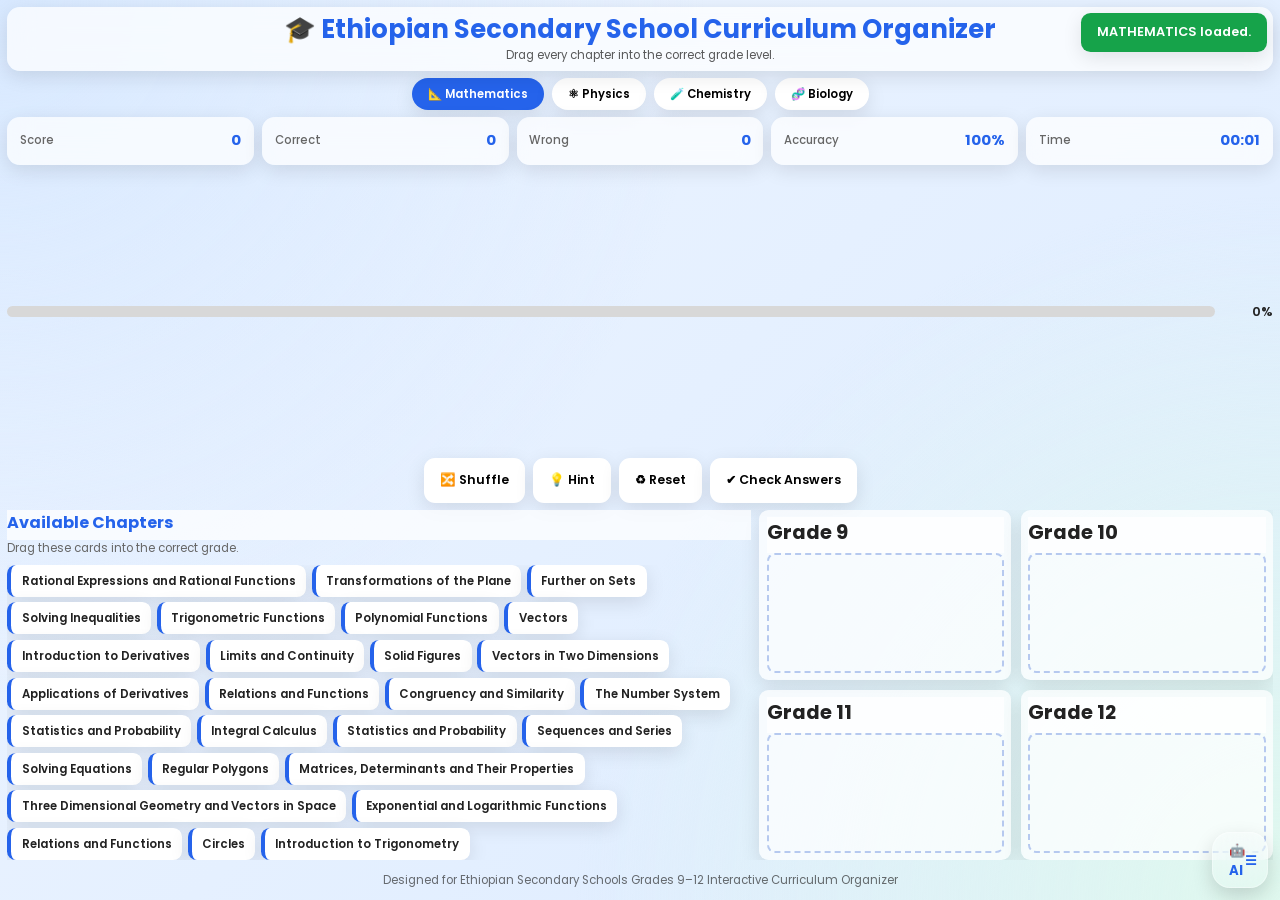
==== test/index.html @ e7655afa "minor updates" ====
<!DOCTYPE html>
<html lang="en">
<head>

<meta charset="UTF-8">
<meta name="viewport" content="width=device-width, initial-scale=1.0">

<title>Ethiopian Secondary School Curriculum Organizer</title>

<link rel="stylesheet" href="style.css">

<link rel="preconnect" href="https://fonts.googleapis.com">
<link rel="preconnect" href="https://fonts.gstatic.com" crossorigin>

<link href="https://fonts.googleapis.com/css2?family=Poppins:wght@300;400;500;600;700&display=swap" rel="stylesheet">

</head>

<body>

<!-- ===================================================== -->
<!-- Background -->
<!-- ===================================================== -->

<div class="background"></div>

<!-- ===================================================== -->
<!-- Header -->
<!-- ===================================================== -->

<header>

<h1>

🎓 Ethiopian Secondary School Curriculum Organizer

</h1>

<p>

Drag every chapter into the correct grade level.

</p>

</header>

<!-- ===================================================== -->
<!-- Subject Tabs -->
<!-- ===================================================== -->

<nav id="subjects">

<button class="subject active"
data-subject="mathematics">

📐 Mathematics

</button>

<button class="subject"
data-subject="physics">

⚛ Physics

</button>

<button class="subject"
data-subject="chemistry">

🧪 Chemistry

</button>

<button class="subject"
data-subject="biology">

🧬 Biology

</button>

</nav>

<!-- ===================================================== -->
<!-- Dashboard -->
<!-- ===================================================== -->

<section id="dashboard">

<div class="stat">

<h3>Score</h3>

<span id="score">0</span>

</div>

<div class="stat">

<h3>Correct</h3>

<span id="correct">0</span>

</div>

<div class="stat">

<h3>Wrong</h3>

<span id="wrong">0</span>

</div>

<div class="stat">

<h3>Accuracy</h3>

<span id="accuracy">100%</span>

</div>

<div class="stat">

<h3>Time</h3>

<span id="timer">

00:00

</span>

</div>

</section>

<!-- ===================================================== -->
<!-- Progress -->
<!-- ===================================================== -->

<section id="progressSection">

<div id="progressOuter">

<div id="progressInner">

</div>

</div>

<p id="progressText">

0%

</p>

</section>

<!-- ===================================================== -->
<!-- Controls -->
<!-- ===================================================== -->

<section id="controls">

<button id="shuffleBtn">

🔀 Shuffle

</button>

<button id="hintBtn">

💡 Hint

</button>

<button id="resetBtn">

♻ Reset

</button>

<button id="checkBtn">

✔ Check Answers

</button>

</section>

<!-- ===================================================== -->
<!-- Main -->
<!-- ===================================================== -->

<main>

<!-- Left Side -->

<section id="game">

<h2>

Available Chapters

</h2>

<p>

Drag these cards into the correct grade.

</p>

<div id="chapterPool">

<!-- Cards generated by JavaScript -->

</div>

</section>

<!-- Right Side -->

<section id="grades">

<div class="gradeBox"

data-grade="9">

<h2>

Grade 9

</h2>

<div class="dropZone">

</div>

</div>

<div class="gradeBox"

data-grade="10">

<h2>

Grade 10

</h2>

<div class="dropZone">

</div>

</div>

<div class="gradeBox"

data-grade="11">

<h2>

Grade 11

</h2>

<div class="dropZone">

</div>

</div>

<div class="gradeBox"

data-grade="12">

<h2>

Grade 12

</h2>

<div class="dropZone">

</div>

</div>

</section>

</main>

<!-- ===================================================== -->
<!-- Notification -->
<!-- ===================================================== -->

<div id="notification">

Ready

</div>

<!-- ===================================================== -->
<!-- Celebration -->
<!-- ===================================================== -->

<div id="celebration">

<h1>

🎉 Excellent!

</h1>

<p>

You completed this subject.

</p>

<button id="nextSubject">

Next Subject →

</button>

</div>

<!-- ===================================================== -->
<!-- AI Study Copilot -->
<!-- ===================================================== -->

<section id="copilot">

<div id="copilotHeader">

<span>🤖 AI</span>

<span id="copilotToggle">☰</span>

</div>


<div id="chatWindow">

<div class="bot">

Hello 👋

Ask me about any chapter.

Examples:

• Explain Thermodynamics

• What is Cell Biology?

• Give me 5 quiz questions

• Explain Magnetism for Grade 10

</div>

</div>

<div id="chatControls">

<textarea

id="userQuestion"

placeholder="Ask anything about Mathematics, Physics, Chemistry or Biology..."

></textarea>

<button id="askAI">

Ask AI

</button>

</div>

</section>

<!-- ===================================================== -->
<!-- Footer -->
<!-- ===================================================== -->

<footer>

Designed for Ethiopian Secondary Schools

Grades 9–12

Interactive Curriculum Organizer

</footer>

<!-- ===================================================== -->
<!-- Scripts -->
<!-- ===================================================== -->

<script src="data.js"></script>

<script src="app.js"></script>

</body>

</html>
---- test/style.css ----
/*********************************************************************
ETHIOPIAN CURRICULUM ORGANIZER
STYLE.CSS VERSION 2
PART 1
*********************************************************************/


/**************************************************
ROOT VARIABLES
**************************************************/

:root{

--primary:#2563eb;
--secondary:#10b981;
--danger:#ef4444;
--warning:#f59e0b;

--background:#edf4ff;

--glass:rgba(255,255,255,.72);

--shadow:0 .35rem 1.2rem rgba(0,0,0,.10);

--radius:.8rem;

--speed:.25s;

--header-height:4rem;

--dashboard-height:3rem;

--control-height:2.8rem;

--font-small:clamp(.72rem,.8vw,.82rem);

--font-normal:clamp(.82rem,.95vw,.95rem);

--font-title:clamp(1.15rem,2vw,1.6rem);

}



/**************************************************
RESET
**************************************************/

*{

margin:0;

padding:0;

box-sizing:border-box;

font-family:Poppins,sans-serif;

}



/**************************************************
BODY
**************************************************/

html{

height:100%;

}

body{

min-height:100vh;
min-height:100dvh;

background:

linear-gradient(
135deg,
#eef5ff,
#dcebff
);

overflow:hidden;

color:#222;

padding:.7rem;

font-size:var(--font-normal);

}



/**************************************************
BACKGROUND
**************************************************/

.background{

position:fixed;

inset:0;

background:

radial-gradient(circle at top left,#d7e8ff 0%,transparent 45%),

radial-gradient(circle at bottom right,#dff8ee 0%,transparent 45%);

z-index:-10;

}



/**************************************************
APPLICATION LAYOUT
**************************************************/

body{

height:100vh;
height:100dvh;

overflow:hidden;

display:grid;

grid-template-rows:
auto
auto
auto
1fr;

gap:.45rem;

padding:.45rem;

}



/**************************************************
HEADER
**************************************************/

header{

height:var(--header-height);

display:flex;

flex-direction:column;

justify-content:center;

align-items:center;

background:var(--glass);

backdrop-filter:blur(12px);

border-radius:var(--radius);

box-shadow:var(--shadow);

}

header h1{

font-size:var(--font-title);

font-weight:700;

color:var(--primary);

line-height:1.2;

}

header p{

font-size:var(--font-small);

opacity:.75;

margin-top:.15rem;

}



/**************************************************
SUBJECT BAR
**************************************************/

#subjects{

display:flex;

justify-content:center;

gap:.5rem;

flex-wrap:wrap;

}

.subject{

padding:.45rem 1rem;

border:none;

border-radius:999px;

background:white;

cursor:pointer;

font-size:var(--font-small);

font-weight:600;

transition:var(--speed);

box-shadow:var(--shadow);

}

.subject:hover{

transform:translateY(-2px);

}

.subject.active{

background:var(--primary);

color:white;

}



/**************************************************
DASHBOARD
**************************************************/

#dashboard{

display:grid;

grid-template-columns:repeat(5,1fr);

gap:.5rem;

}

.stat{

height:var(--dashboard-height);

display:flex;

justify-content:space-between;

align-items:center;

padding:0 .8rem;

background:var(--glass);

backdrop-filter:blur(12px);

border-radius:var(--radius);

box-shadow:var(--shadow);

}

.stat h3{

font-size:.72rem;

font-weight:500;

color:#666;

}

.stat span{

font-size:.92rem;

font-weight:700;

color:var(--primary);

}



/**************************************************
PROGRESS
**************************************************/

#progressSection{

display:flex;

align-items:center;

gap:.6rem;

}

#progressOuter{

flex:1;

height:.7rem;

background:#d8d8d8;

border-radius:999px;

overflow:hidden;

}

#progressInner{

width:0%;

height:100%;

background:

linear-gradient(
90deg,
#16a34a,
#22c55e
);

transition:.35s;

}

#progressText{

width:3rem;

text-align:right;

font-size:.8rem;

font-weight:600;

}



/**************************************************
BUTTONS
**************************************************/

#controls{

display:flex;

justify-content:center;

gap:.5rem;

flex-wrap:wrap;

}

#controls button{

height:var(--control-height);

padding:0 1rem;

border:none;

border-radius:.7rem;

cursor:pointer;

font-size:.78rem;

font-weight:600;

background:white;

transition:var(--speed);

box-shadow:var(--shadow);

}

#controls button:hover{

background:var(--primary);

color:white;

}



/**************************************************
MAIN AREA
**************************************************/

main{

display:grid;

grid-template-columns:1.45fr 1fr;

gap:.5rem;

height:100%;

overflow:hidden;

min-height:0;

}



/**************************************************
LEFT PANEL
**************************************************/

/*
#game{

display:flex;

flex-direction:column;

overflow:hidden;

min-height:0;

}
*/

#game h2{

font-size:1rem;

color:var(--primary);

}

#game h2{

position:sticky;

top:0;

background:var(--glass);

z-index:20;

padding-bottom:.3rem;

}

#game p{

font-size:.72rem;

margin-bottom:.5rem;

color:#666;

}



/**************************************************
CHAPTER AREA
**************************************************/

#chapterPool{

flex:1;

overflow-y:auto;

overflow-x:hidden;

display:flex;

flex-wrap:wrap;

align-content:flex-start;

gap:.35rem;

padding-right:.25rem;

min-height:0;

}



/**************************************************
RIGHT PANEL
**************************************************/

#grades{

display:grid;

grid-template-columns:1fr 1fr;

grid-template-rows:1fr 1fr;

gap:.6rem;

min-height:0;

}
.gradeBox{

display:flex;

flex-direction:column;

height:100%;

overflow:hidden;

background:var(--glass);

border-radius:.6rem;

padding:.45rem;

box-shadow:var(--shadow);

min-height:0;

}

/*
.gradeBox h2{

font-size:.9rem;

color:var(--primary);

margin-bottom:.4rem;

}

*/

.gradeBox h2{

position:sticky;

top:0;

background:var(--glass);

z-index:10;

padding-bottom:.35rem;

}



/**************************************************
DROP ZONES
**************************************************/

.dropZone{

flex:1;

display:flex;

flex-wrap:wrap;

align-content:flex-start;

gap:.35rem;

padding:.35rem;

overflow-y:auto;

overflow-x:hidden;

border:2px dashed #b6c9ef;

border-radius:.5rem;

min-height:0;

}



/**************************************************
FOOTER
**************************************************/

footer{

display:flex;

justify-content:center;

align-items:center;

font-size:.72rem;

opacity:.65;

height:1.6rem;

}

/*********************************************************************
ETHIOPIAN CURRICULUM ORGANIZER
STYLE.CSS VERSION 2
PART 2
*********************************************************************/


/**************************************************
CHAPTER CARDS
**************************************************/

.chapterCard{

display:inline-flex;

align-items:center;

justify-content:center;

padding:.45rem .65rem;

min-height:2rem;

background:white;

border-radius:.55rem;

border-left:.25rem solid var(--primary);

box-shadow:var(--shadow);

font-size:.73rem;

font-weight:600;

line-height:1.2;

cursor:grab;

user-select:none;

transition:all .18s ease;

max-width:100%;

word-break:break-word;

}

.chapterCard:hover{

transform:translateY(-2px);

box-shadow:0 .5rem 1rem rgba(0,0,0,.15);

}

.chapterCard.dragging{

opacity:.45;

transform:scale(.95) rotate(2deg);

cursor:grabbing;

}



/**************************************************
DROP ZONE STATES
**************************************************/

.dragHover{

background:#eefdf4;

border-color:var(--secondary);

}

.correct{

background:#dff9e8;

border-left-color:#16a34a;

animation:correctPulse .35s;

}

.wrong{

background:#ffe6e6;

border-left-color:#dc2626;

animation:shake .35s;

}

.hintCard{

border-left-color:gold;

animation:hintGlow 1s infinite;

}



/**************************************************
NOTIFICATION
**************************************************/

#notification{

position:fixed;

top:.8rem;

right:.8rem;

padding:.65rem 1rem;

border-radius:.6rem;

font-size:.8rem;

font-weight:600;

color:white;

opacity:0;

pointer-events:none;

transition:.25s;

z-index:9999;

box-shadow:var(--shadow);

}

.success{

background:#16a34a !important;

}

.error{

background:#dc2626 !important;

}

.info{

background:#2563eb !important;

}



/**************************************************
AI PANEL
**************************************************/

/*=====================================================
AI COPILOT
=====================================================*/

#copilot{

position:fixed;

right:12px;

bottom:12px;

width:56px;

height:56px;

overflow:hidden;

background:rgba(255,255,255,.18);

backdrop-filter:blur(16px);

-webkit-backdrop-filter:blur(16px);

border:1px solid rgba(255,255,255,.35);

border-radius:18px;

box-shadow:0 8px 20px rgba(0,0,0,.15);

transition:

width .35s ease,

height .35s ease,

background .35s ease,

border-radius .35s ease;

z-index:500;

}

#copilot.open{

width:360px;

height:480px;

background:rgba(255,255,255,.92);

border-radius:18px;

}

#copilotHeader{

height:56px;

display:flex;

align-items:center;

justify-content:space-between;

padding:0 16px;

cursor:pointer;

font-weight:700;

color:#2563eb;

user-select:none;

}

#chatWindow,
#chatControls{

opacity:0;

pointer-events:none;

transition:opacity .25s;

}

#copilot:not(.open){

background:rgba(255,255,255,.14);

}

#copilot:not(.open):hover{

background:rgba(255,255,255,.30);

transform:translateY(-3px);

}


#copilot.open #chatWindow,
#copilot.open #chatControls{

opacity:1;

pointer-events:auto;

}

#chatControls{

display:flex;

gap:.5rem;

padding:.5rem;

}

#userQuestion{

flex:1;

resize:none;

height:62px;

padding:.5rem;

border:1px solid #ccc;

border-radius:.45rem;

font-size:.75rem;

outline:none;

}

#userQuestion:focus{

border-color:var(--primary);

}

#askAI{

width:90px;

border:none;

background:var(--primary);

color:white;

border-radius:.45rem;

cursor:pointer;

font-size:.75rem;

font-weight:600;

}

.bot{

background:#edf4ff;

padding:.5rem;

border-radius:.45rem;

margin-bottom:.45rem;

}

.user{

background:#dcffe9;

padding:.5rem;

border-radius:.45rem;

margin-bottom:.45rem;

text-align:right;

}



/**************************************************
CELEBRATION
**************************************************/

#celebration{

display:none;

position:fixed;

inset:0;

background:rgba(0,0,0,.75);

justify-content:center;

align-items:center;

flex-direction:column;

text-align:center;

color:white;

z-index:99999;

padding:2rem;

}

#celebration h1{

font-size:clamp(2rem,4vw,3rem);

margin-bottom:1rem;

}

#celebration p{

font-size:1rem;

margin-bottom:.8rem;

}

#celebration button{

padding:.7rem 1.4rem;

border:none;

border-radius:.6rem;

background:#22c55e;

color:white;

font-weight:600;

cursor:pointer;

}



/**************************************************
CONFETTI
**************************************************/

.confetti{

position:fixed;

top:-20px;

width:10px;

height:14px;

animation:fall 4s linear forwards;

z-index:99998;

}



/**************************************************
SCROLLBARS
**************************************************/

/* Width */

::-webkit-scrollbar{

width:8px;

height:8px;

}

/* Track */

::-webkit-scrollbar-track{

background:#edf3ff;

border-radius:20px;

}

/* Thumb */

::-webkit-scrollbar-thumb{

background:#86aaf3;

border-radius:20px;

}

/* Hover */

::-webkit-scrollbar-thumb:hover{

background:#5d8de8;

}



/**************************************************
ANIMATIONS
**************************************************/

@keyframes shake{

0%{transform:translateX(0);}

25%{transform:translateX(-5px);}

50%{transform:translateX(5px);}

75%{transform:translateX(-3px);}

100%{transform:translateX(0);}

}

@keyframes correctPulse{

0%{transform:scale(.95);}

50%{transform:scale(1.04);}

100%{transform:scale(1);}

}

@keyframes hintGlow{

0%{

box-shadow:0 0 0 rgba(255,215,0,0);

}

50%{

box-shadow:0 0 .8rem gold;

}

100%{

box-shadow:0 0 0 rgba(255,215,0,0);

}

}

@keyframes fall{

0%{

transform:translateY(0) rotate(0);

opacity:1;

}

100%{

transform:translateY(110vh) rotate(720deg);

opacity:0;

}

}



/**************************************************
TABLETS
**************************************************/

@media (max-width:992px){

main{

grid-template-columns:1fr;

}

#grades{

display:grid;

grid-template-columns:1fr 1fr;

grid-template-rows:1fr 1fr;

gap:.6rem;

height:100%;

min-height:0;

}

#copilot{

width:300px;

}

}



/**************************************************
PHONES
**************************************************/

@media (max-width:700px){

body{

overflow:auto;

padding:.45rem;

}

main{

grid-template-columns:1fr;

height:auto;

}

#dashboard{

grid-template-columns:1fr 1fr;

}

#grades{

grid-template-columns:1fr;

}

.gradeBox{

min-height:170px;

}

#subjects{

gap:.3rem;

}

.subject{

padding:.4rem .7rem;

font-size:.7rem;

}

#controls{

gap:.35rem;

}

#controls button{

flex:1;

min-width:100px;

}

#copilot{

left:.5rem;

right:.5rem;

width:auto;

bottom:.5rem;

max-width:none;

}

#copilot.open{

height:70vh;

}

#chatWindow{

height:calc(70vh - 170px);

}

}



/**************************************************
VERY SMALL PHONES
**************************************************/

@media (max-width:420px){

header h1{

font-size:1rem;

}

header p{

display:none;

}

#dashboard{

grid-template-columns:1fr;

}

.stat{

height:2.5rem;

}

.chapterCard{

white-space:nowrap;

overflow:hidden;

text-overflow:ellipsis;

}

footer{

display:none;

}

}



/**************************************************
UTILITY CLASSES
**************************************************/

.hidden{

display:none !important;

}

.center{

display:flex;

justify-content:center;

align-items:center;

}

.fadeIn{

animation:correctPulse .3s;

}
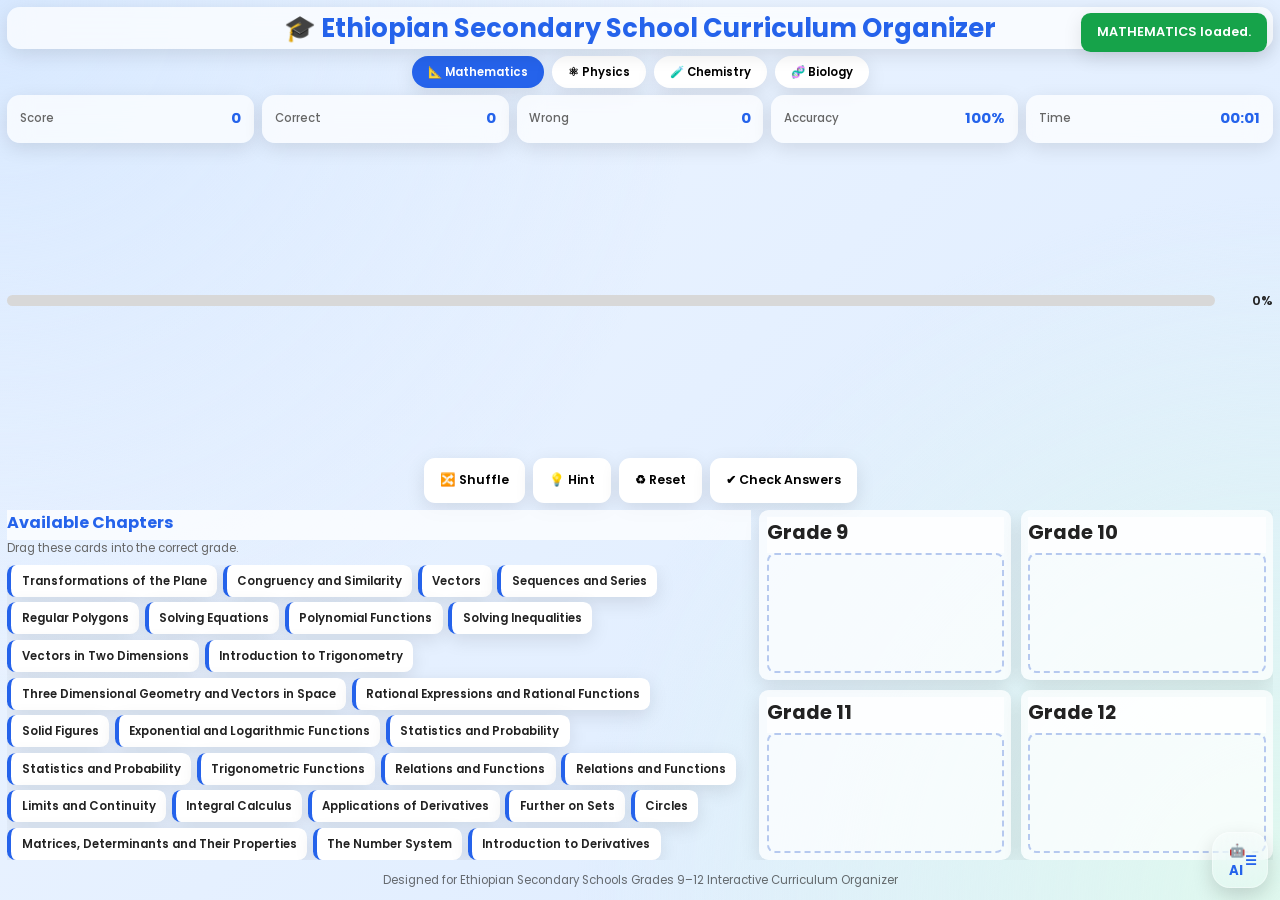
==== commit 408d9043: "minor updates" ====
--- a/test/index.html
+++ b/test/index.html
@@ -192,6 +192,21 @@
 
 <main>
 
+<div id="mobileNavigator">
+
+    <button id="prevGrade">◀</button>
+
+    <div id="mobileGradeTitle">
+
+        Grade 9
+
+    </div>
+
+    <button id="nextGrade">▶</button>
+
+</div>
+
+
 <!-- Left Side -->
 
 <section id="game">
--- a/test/style.css
+++ b/test/style.css
@@ -167,6 +167,7 @@
 border-radius:var(--radius);
 
 box-shadow:var(--shadow);
+height:42px;
 
 }
 
@@ -190,6 +191,7 @@
 
 margin-top:.15rem;
 
+display:none;
 }
 
 
@@ -1418,4 +1420,327 @@
 
 animation:correctPulse .3s;
 
+}
+
+/* ==========================================================
+   MOBILE (≤600px)
+   ========================================================== */
+
+@media (max-width:600px){
+
+body{
+
+overflow:auto;
+
+height:auto;
+
+padding:.35rem;
+
+}
+
+/* Smaller header */
+
+header{
+
+height:2.6rem;
+
+padding:.2rem;
+
+}
+
+header h1{
+
+font-size:.95rem;
+
+}
+
+header p{
+
+display:none;
+
+}
+
+/* Compact subject buttons */
+
+#subjects{
+
+gap:.25rem;
+
+}
+
+.subject{
+
+padding:.3rem .55rem;
+
+font-size:.65rem;
+
+}
+
+/* Dashboard becomes a single row */
+
+/* ---------- COMPACT STATUS BAR ---------- */
+
+#dashboard{
+
+display:flex;
+
+align-items:center;
+
+justify-content:space-between;
+
+gap:.6rem;
+
+padding:.25rem .6rem;
+
+background:rgba(255,255,255,.72);
+
+backdrop-filter:blur(10px);
+
+border-radius:.6rem;
+
+box-shadow:var(--shadow);
+
+min-height:34px;
+
+}
+
+.stat{
+
+display:flex;
+
+align-items:center;
+
+gap:.25rem;
+
+background:none;
+
+box-shadow:none;
+
+padding:0;
+
+height:auto;
+
+}
+
+.stat h3{
+
+display:none;
+
+}
+
+.stat span{
+
+font-size:.78rem;
+
+font-weight:700;
+
+}
+
+/* Stack the main sections */
+
+main{
+
+display:flex;
+
+flex-direction:column;
+
+height:auto;
+
+gap:.5rem;
+
+}
+
+/* Available Chapters */
+
+#game{
+
+height:35vh;
+
+}
+
+#chapterPool{
+
+height:100%;
+
+overflow-y:auto;
+
+}
+
+/* Grade boxes stack vertically */
+
+#grades{
+
+display:flex;
+
+flex-direction:column;
+
+gap:.45rem;
+
+}
+
+.gradeBox{
+
+height:180px;
+
+}
+
+.dropZone{
+
+overflow-y:auto;
+
+}
+
+/* Bottom AI panel */
+
+#copilot{
+
+left:.5rem;
+
+right:.5rem;
+
+width:auto;
+
+bottom:.5rem;
+
+}
+
+#copilot.open{
+
+height:70vh;
+
+}
+
+}
+
+/*======================================================
+MOBILE GRADE NAVIGATOR
+======================================================*/
+
+#mobileNavigator{
+
+display:none;
+
+align-items:center;
+
+justify-content:space-between;
+
+padding:.45rem .6rem;
+
+margin-bottom:.4rem;
+
+background:rgba(255,255,255,.78);
+
+backdrop-filter:blur(10px);
+
+border-radius:.6rem;
+
+box-shadow:var(--shadow);
+
+}
+
+#mobileNavigator button{
+
+width:42px;
+
+height:34px;
+
+border:none;
+
+border-radius:.45rem;
+
+cursor:pointer;
+
+background:var(--primary);
+
+color:white;
+
+font-size:16px;
+
+font-weight:bold;
+
+}
+
+#mobileGradeTitle{
+
+font-weight:700;
+
+font-size:.9rem;
+
+color:var(--primary);
+
+}
+
+#mobileIndicators{
+
+display:none;
+
+justify-content:center;
+
+gap:.35rem;
+
+margin-bottom:.45rem;
+
+}
+
+.gradeIndicator{
+
+padding:.25rem .6rem;
+
+border:none;
+
+border-radius:999px;
+
+background:#dbe7ff;
+
+cursor:pointer;
+
+font-size:.72rem;
+
+}
+
+.gradeIndicator.active{
+
+background:var(--primary);
+
+color:white;
+
+}
+
+
+/*=============================================
+PHONE ONLY
+=============================================*/
+
+@media (max-width:700px){
+
+#mobileNavigator{
+
+display:flex;
+
+}
+
+#mobileIndicators{
+
+display:flex;
+
+}
+
+/* Hide three grade boxes */
+
+.gradeBox{
+
+display:none;
+
+height:55vh;
+
+}
+
+/* Only active grade appears */
+
+.gradeBox.mobileActive{
+
+display:flex;
+
+}
+
 }
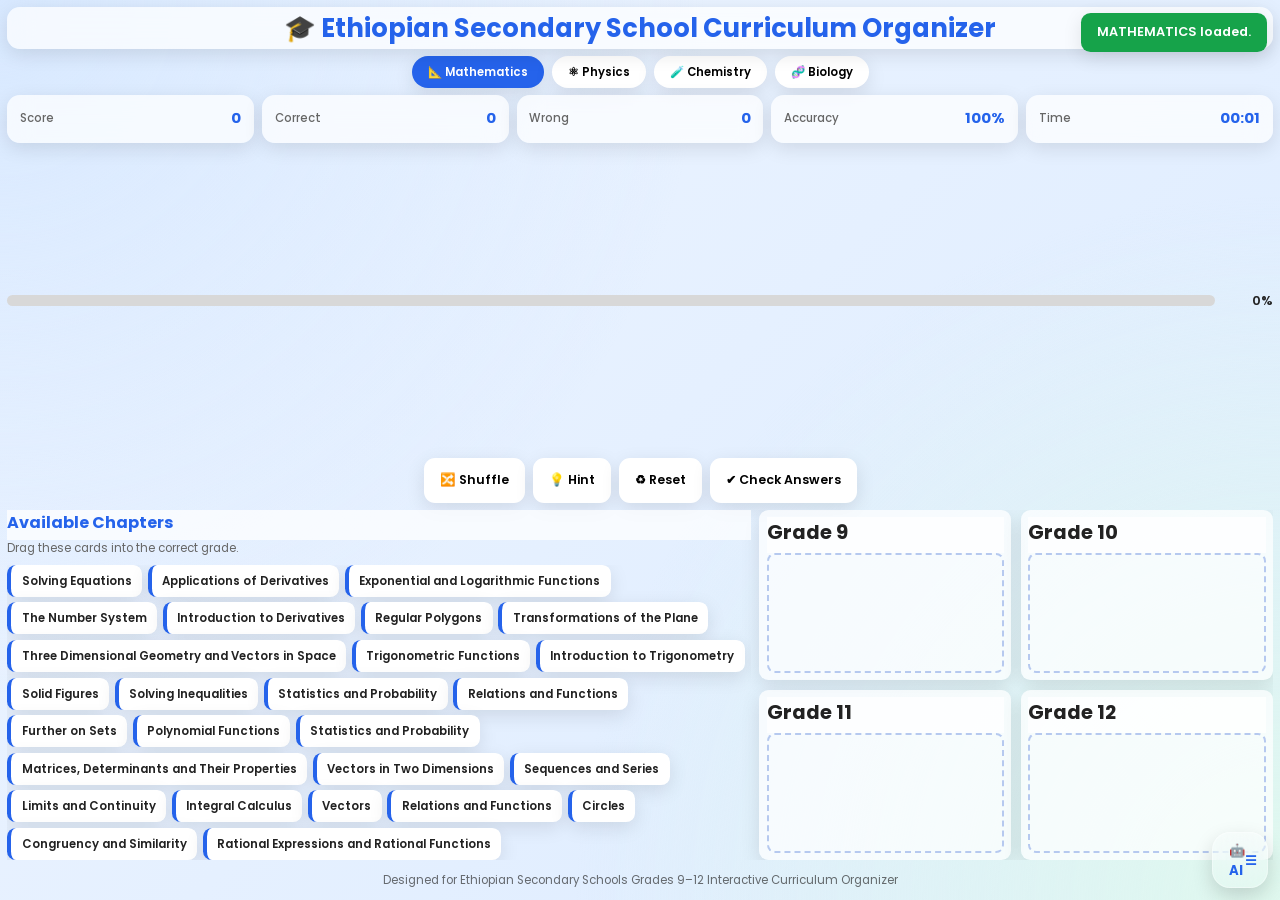
==== commit c2405a30: "updates" ====
--- a/test/index.html
+++ b/test/index.html
@@ -192,6 +192,36 @@
 
 <main>
 
+<!-- =====================================================
+     MOBILE GRADE NAVIGATOR
+====================================================== -->
+
+
+
+<!-- Left Side -->
+
+<section id="game">
+
+<h2>
+
+Available Chapters
+
+</h2>
+
+<p>
+
+Drag these cards into the correct grade.
+
+</p>
+
+<div id="chapterPool">
+
+<!-- Cards generated by JavaScript -->
+
+</div>
+
+</section>
+
 <div id="mobileNavigator">
 
     <button id="prevGrade">◀</button>
@@ -206,131 +236,119 @@
 
 </div>
 
-
-<!-- Left Side -->
-
-<section id="game">
+<div id="mobileIndicators">
+
+    <button class="gradeIndicator active" data-grade="9">G9</button>
+
+    <button class="gradeIndicator" data-grade="10">G10</button>
+
+    <button class="gradeIndicator" data-grade="11">G11</button>
+
+    <button class="gradeIndicator" data-grade="12">G12</button>
+
+</div>
+
+
+<!-- Right Side -->
+
+<section id="grades">
+
+<div class="gradeBox"
+
+data-grade="9">
 
 <h2>
 
-Available Chapters
+Grade 9
 
 </h2>
 
+<div class="dropZone">
+
+</div>
+
+</div>
+
+<div class="gradeBox"
+
+data-grade="10">
+
+<h2>
+
+Grade 10
+
+</h2>
+
+<div class="dropZone">
+
+</div>
+
+</div>
+
+<div class="gradeBox"
+
+data-grade="11">
+
+<h2>
+
+Grade 11
+
+</h2>
+
+<div class="dropZone">
+
+</div>
+
+</div>
+
+<div class="gradeBox"
+
+data-grade="12">
+
+<h2>
+
+Grade 12
+
+</h2>
+
+<div class="dropZone">
+
+</div>
+
+</div>
+
+</section>
+
+</main>
+
+<!-- ===================================================== -->
+<!-- Notification -->
+<!-- ===================================================== -->
+
+<div id="notification">
+
+Ready
+
+</div>
+
+<!-- ===================================================== -->
+<!-- Celebration -->
+<!-- ===================================================== -->
+
+<div id="celebration">
+
+<h1>
+
+🎉 Excellent!
+
+</h1>
+
 <p>
 
-Drag these cards into the correct grade.
+You completed this subject.
 
 </p>
 
-<div id="chapterPool">
-
-<!-- Cards generated by JavaScript -->
-
-</div>
-
-</section>
-
-<!-- Right Side -->
-
-<section id="grades">
-
-<div class="gradeBox"
-
-data-grade="9">
-
-<h2>
-
-Grade 9
-
-</h2>
-
-<div class="dropZone">
-
-</div>
-
-</div>
-
-<div class="gradeBox"
-
-data-grade="10">
-
-<h2>
-
-Grade 10
-
-</h2>
-
-<div class="dropZone">
-
-</div>
-
-</div>
-
-<div class="gradeBox"
-
-data-grade="11">
-
-<h2>
-
-Grade 11
-
-</h2>
-
-<div class="dropZone">
-
-</div>
-
-</div>
-
-<div class="gradeBox"
-
-data-grade="12">
-
-<h2>
-
-Grade 12
-
-</h2>
-
-<div class="dropZone">
-
-</div>
-
-</div>
-
-</section>
-
-</main>
-
-<!-- ===================================================== -->
-<!-- Notification -->
-<!-- ===================================================== -->
-
-<div id="notification">
-
-Ready
-
-</div>
-
-<!-- ===================================================== -->
-<!-- Celebration -->
-<!-- ===================================================== -->
-
-<div id="celebration">
-
-<h1>
-
-🎉 Excellent!
-
-</h1>
-
-<p>
-
-You completed this subject.
-
-</p>
-
 <button id="nextSubject">
 
 Next Subject →
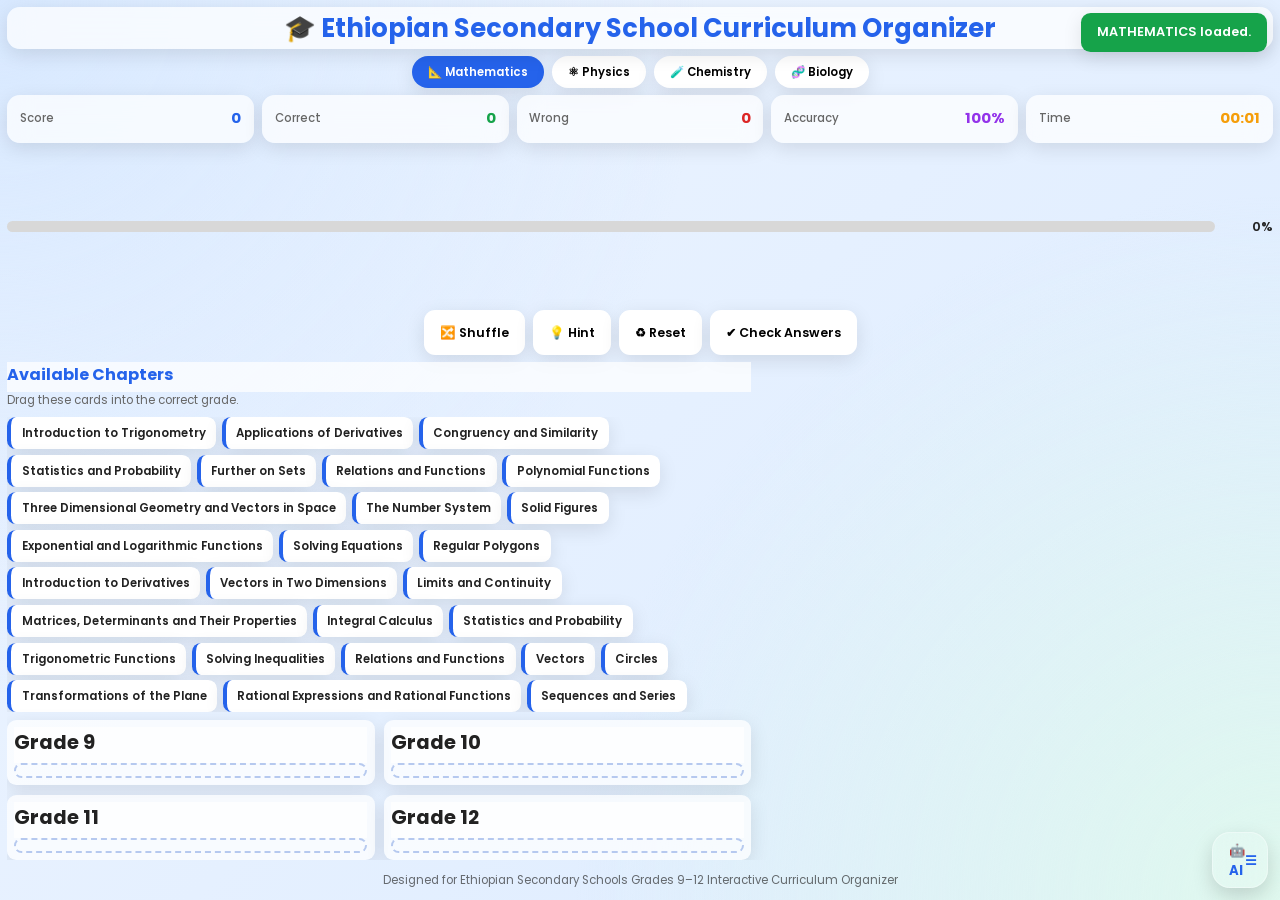
==== commit a2aa91ed: "minor changes" ====
--- a/test/index.html
+++ b/test/index.html
@@ -222,12 +222,15 @@
 
 </section>
 
+<br> <br>
+
 <div id="mobileNavigator">
 
     <button id="prevGrade">◀</button>
 
     <div id="mobileGradeTitle">
 
+
         Grade 9
 
     </div>
@@ -236,6 +239,8 @@
 
 </div>
 
+
+
 <div id="mobileIndicators">
 
     <button class="gradeIndicator active" data-grade="9">G9</button>
--- a/test/style.css
+++ b/test/style.css
@@ -1639,7 +1639,7 @@
 }
 
 #mobileNavigator button{
-
+display:none;
 width:42px;
 
 height:34px;
@@ -1661,7 +1661,7 @@
 }
 
 #mobileGradeTitle{
-
+display:none;
 font-weight:700;
 
 font-size:.9rem;
@@ -1743,4 +1743,105 @@
 
 }
 
+}
+
+
+
+/*=============================================
+MOBILE DASHBOARD COLORS
+=============================================*/
+
+/* Score */
+
+#score{
+
+color:#2563eb;
+
+font-weight:700;
+
+}
+
+/* Correct Answers */
+
+#correct{
+
+color:#16a34a;
+
+font-weight:700;
+
+}
+
+/* Wrong Answers */
+
+#wrong{
+
+color:#dc2626;
+
+font-weight:700;
+
+}
+
+/* Accuracy */
+
+#accuracy{
+
+color:#9333ea;
+
+font-weight:700;
+
+}
+
+/* Timer */
+
+#timer{
+
+color:#f59e0b;
+
+font-weight:700;
+
+}
+
+
+@media (max-width:700px){
+
+#scoreLabel{
+
+color:#2563eb;
+
+font-weight:700;
+
+}
+
+#correctLabel{
+
+color:#16a34a;
+
+font-weight:700;
+
+}
+
+#wrongLabel{
+
+color:#dc2626;
+
+font-weight:700;
+
+}
+
+#accuracyLabel{
+
+color:#9333ea;
+
+font-weight:700;
+
+}
+
+#timerLabel{
+
+color:#f59e0b;
+
+font-weight:700;
+
+}
+
 }
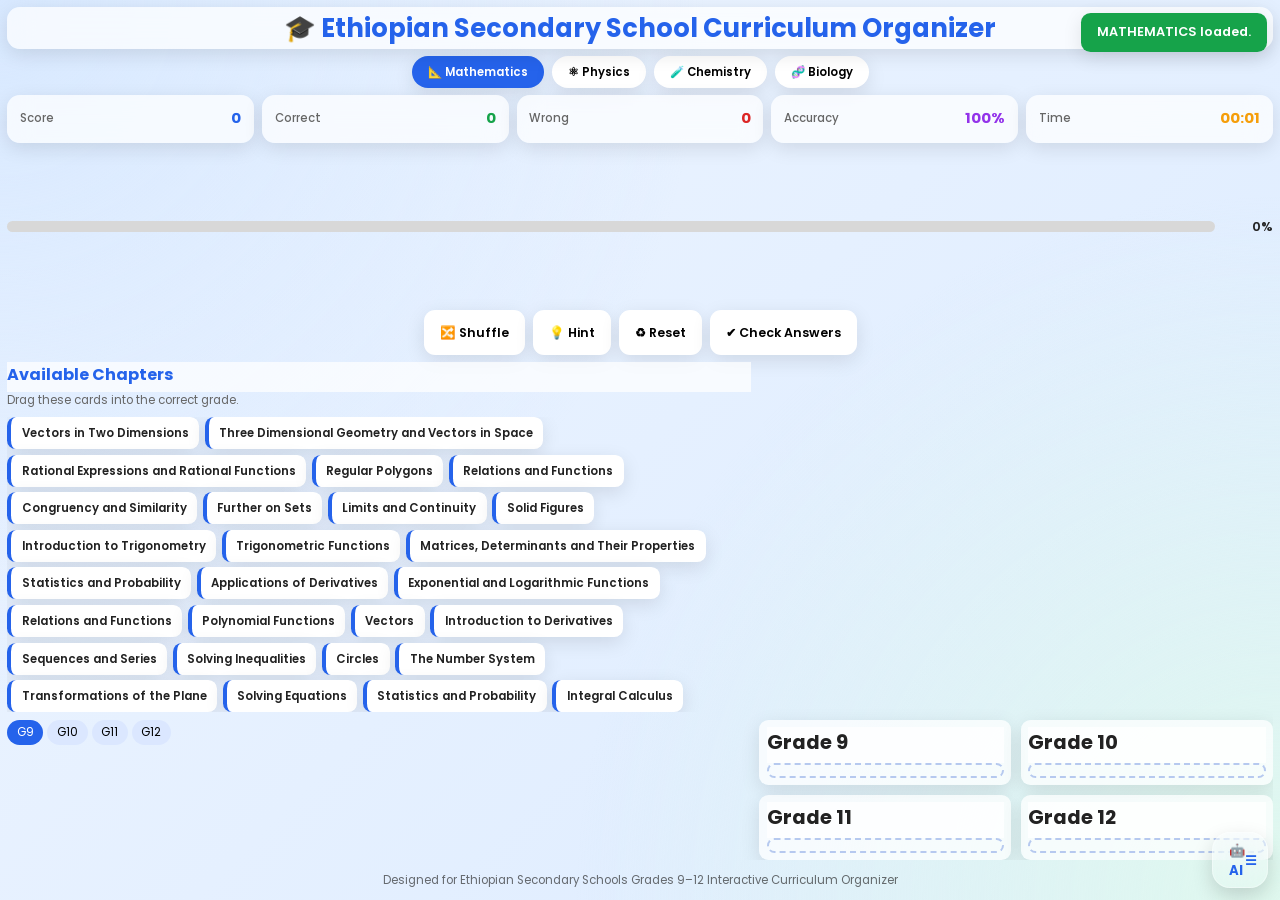
==== commit 45827c3a: "minor chnages" ====
--- a/test/index.html
+++ b/test/index.html
@@ -50,28 +50,28 @@
 
 <nav id="subjects">
 
-<button class="subject active"
+<button type="button" class="subject active"
 data-subject="mathematics">
 
 📐 Mathematics
 
 </button>
 
-<button class="subject"
+<button type="button" class="subject"
 data-subject="physics">
 
 ⚛ Physics
 
 </button>
 
-<button class="subject"
+<button type="button" class="subject"
 data-subject="chemistry">
 
 🧪 Chemistry
 
 </button>
 
-<button class="subject"
+<button type="button" class="subject"
 data-subject="biology">
 
 🧬 Biology
@@ -160,25 +160,25 @@
 
 <section id="controls">
 
-<button id="shuffleBtn">
+<button type="button" id="shuffleBtn">
 
 🔀 Shuffle
 
 </button>
 
-<button id="hintBtn">
+<button type="button" id="hintBtn">
 
 💡 Hint
 
 </button>
 
-<button id="resetBtn">
+<button type="button" id="resetBtn">
 
 ♻ Reset
 
 </button>
 
-<button id="checkBtn">
+<button type="button" id="checkBtn">
 
 ✔ Check Answers
 
@@ -226,7 +226,7 @@
 
 <div id="mobileNavigator">
 
-    <button id="prevGrade">◀</button>
+    <button type="button" id="prevGrade">◀</button>
 
     <div id="mobileGradeTitle">
 
@@ -235,7 +235,7 @@
 
     </div>
 
-    <button id="nextGrade">▶</button>
+    <button type="button" id="nextGrade">▶</button>
 
 </div>
 
@@ -243,13 +243,13 @@
 
 <div id="mobileIndicators">
 
-    <button class="gradeIndicator active" data-grade="9">G9</button>
-
-    <button class="gradeIndicator" data-grade="10">G10</button>
-
-    <button class="gradeIndicator" data-grade="11">G11</button>
-
-    <button class="gradeIndicator" data-grade="12">G12</button>
+    <button type="button" class="gradeIndicator active" data-grade="9">G9</button>
+
+    <button type="button" class="gradeIndicator" data-grade="10">G10</button>
+
+    <button type="button" class="gradeIndicator" data-grade="11">G11</button>
+
+    <button type="button" class="gradeIndicator" data-grade="12">G12</button>
 
 </div>
 
@@ -354,7 +354,7 @@
 
 </p>
 
-<button id="nextSubject">
+<button type="button" id="nextSubject">
 
 Next Subject →
 
@@ -409,7 +409,7 @@
 
 ></textarea>
 
-<button id="askAI">
+<button type="button" id="askAI">
 
 Ask AI
 
--- a/test/style.css
+++ b/test/style.css
@@ -558,7 +558,6 @@
 min-height:0;
 
 }
-
 /*
 .gradeBox h2{
 
@@ -1639,7 +1638,7 @@
 }
 
 #mobileNavigator button{
-display:none;
+
 width:42px;
 
 height:34px;
@@ -1661,7 +1660,7 @@
 }
 
 #mobileGradeTitle{
-display:none;
+
 font-weight:700;
 
 font-size:.9rem;
@@ -1672,7 +1671,7 @@
 
 #mobileIndicators{
 
-display:none;
+
 
 justify-content:center;
 
